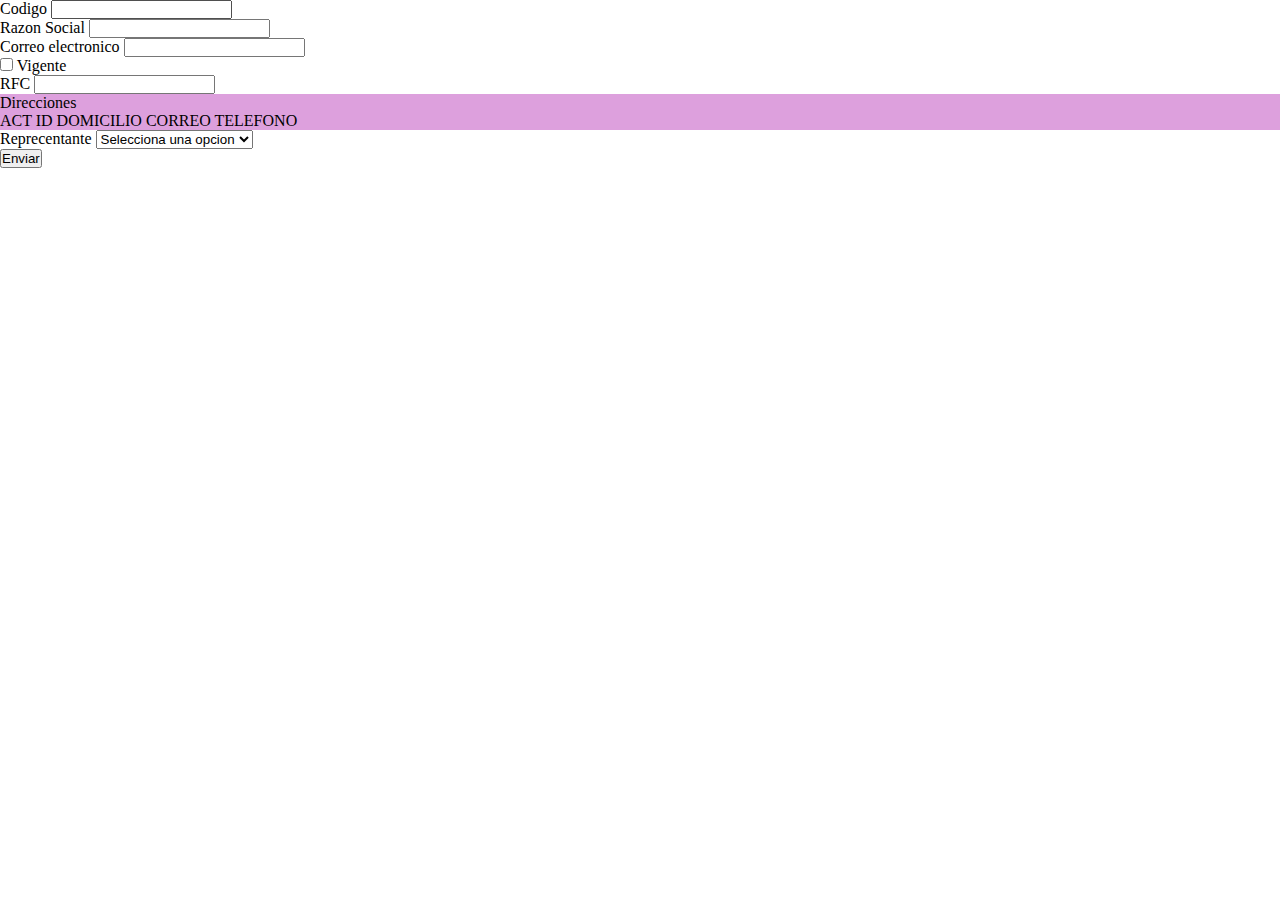
==== index.html @ 1c83b5a3 "Nueva Rama" ====
<!DOCTYPE html>
<html lang="es">
<head>
    <meta charset="UTF-8">
    <meta name="viewport" content="width=device-width, initial-scale=1.0">
    <title>Captura_Cliente</title>
    <link rel="stylesheet" href="css/style.css">
</head>
<body>
  <form >
    <div>
        <label for="codigo">Codigo</label>
        <input id='codigo'name='codigo'>
    </div>
    <div>
        <label for="razon_social">Razon Social</label>
        <input id="razon_social"name='razon_social'>
    </div>
    <div>
        <label for="correo_electronico">Correo electronico</label>
        <input id="correo_electronico"name='correo_electronico'>
    </div>
    <div>
        <input type="checkbox" id="vigente"name='vigente'>
        <label for="vigente">Vigente</label>
    </div>
    <div>
        <label for="rfc">RFC</label>
        <input id="rfc"name='rfc'>
    </div>
    <div id="contenedor">
        <table class="tabla">Direcciones</table>
        <tr>
            <th>ACT</th>
            <th>ID</th>
            <th>DOMICILIO</th>
            <th>CORREO</th>
            <th>TELEFONO</th>
        </tr>
        <tr></tr>
    </div>

    <div>
        <label type="number" for="razon_social">Reprecentante</label>
         <select>
            <option value="">Selecciona una opcion</option>
            <option value="">1</option>
            <option value="">2</option>
            <option value="">3</option>
            <option value="">4</option>
         </select>
    </div>
    
    <div class="wrapper">
        <button> Enviar</button>
    </div>
    
 </form>  
</body>
</html>
---- css/style.css ----
*{
    margin: 0;
    padding: 0;
    box-sizing: border-box;

  }

  header{
    width: 100%;
    position: relative;
    overflow: hidden;
  }

  .codigo{
    width: 50%;
    height: 50%;
    display: flex;
    justify-content: center;
    text-align: center;
  }
  #contenedor{
    background: plum;
  }
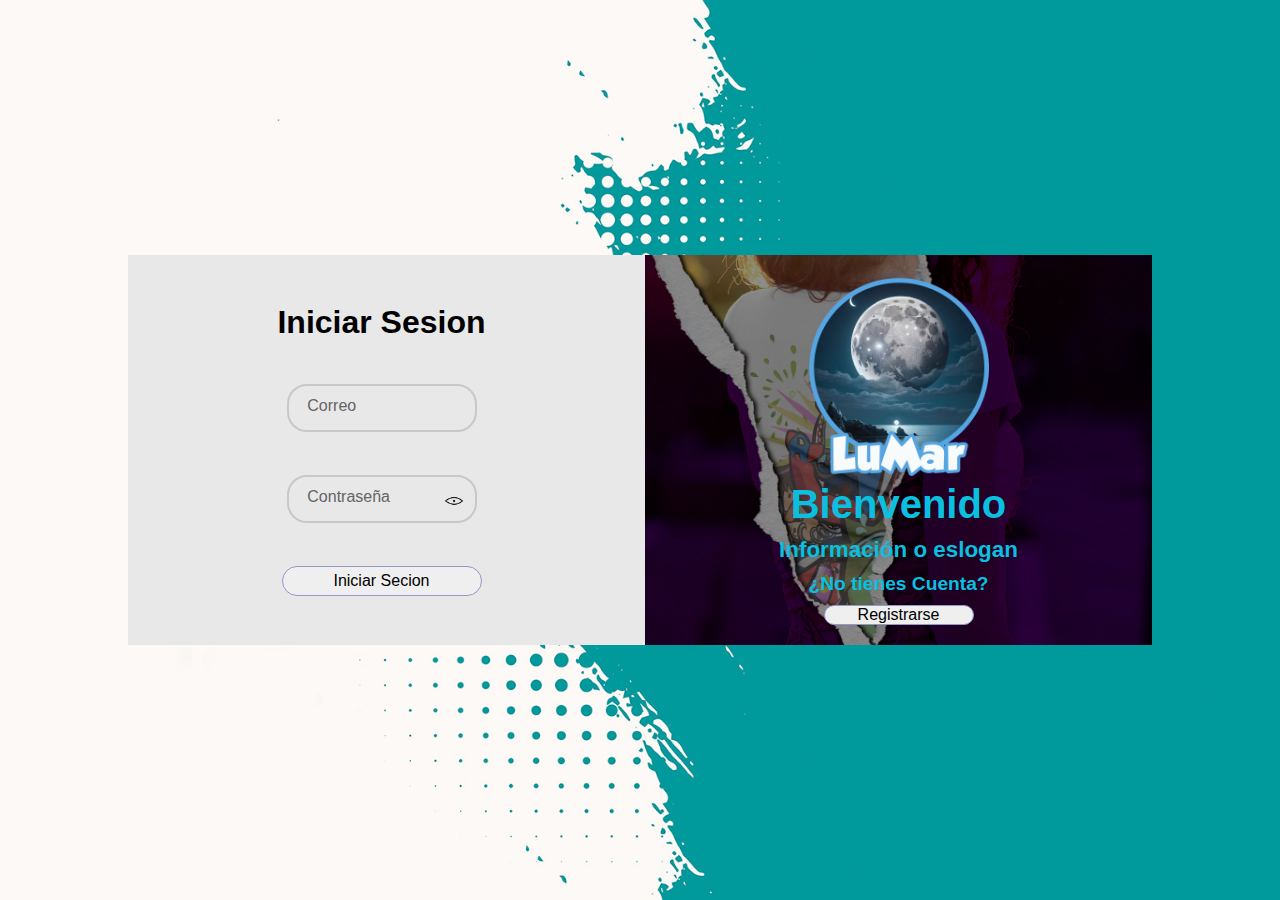
==== commit 83c98802: "Agerege Login" ====
--- a/index.html
+++ b/index.html
@@ -1,60 +1,94 @@
 <!DOCTYPE html>
-<html lang="es">
+<html lang="en">
 <head>
     <meta charset="UTF-8">
     <meta name="viewport" content="width=device-width, initial-scale=1.0">
-    <title>Captura_Cliente</title>
-    <link rel="stylesheet" href="css/style.css">
+    <title>Principal</title>
+    <link rel="stylesheet" href="css/index.css">
+    <script src="js/jquery-3.2.1.min.js"></script>
 </head>
 <body>
-  <form >
-    <div>
-        <label for="codigo">Codigo</label>
-        <input id='codigo'name='codigo'>
-    </div>
-    <div>
-        <label for="razon_social">Razon Social</label>
-        <input id="razon_social"name='razon_social'>
-    </div>
-    <div>
-        <label for="correo_electronico">Correo electronico</label>
-        <input id="correo_electronico"name='correo_electronico'>
-    </div>
-    <div>
-        <input type="checkbox" id="vigente"name='vigente'>
-        <label for="vigente">Vigente</label>
-    </div>
-    <div>
-        <label for="rfc">RFC</label>
-        <input id="rfc"name='rfc'>
-    </div>
-    <div id="contenedor">
-        <table class="tabla">Direcciones</table>
-        <tr>
-            <th>ACT</th>
-            <th>ID</th>
-            <th>DOMICILIO</th>
-            <th>CORREO</th>
-            <th>TELEFONO</th>
-        </tr>
-        <tr></tr>
-    </div>
-
-    <div>
-        <label type="number" for="razon_social">Reprecentante</label>
-         <select>
-            <option value="">Selecciona una opcion</option>
-            <option value="">1</option>
-            <option value="">2</option>
-            <option value="">3</option>
-            <option value="">4</option>
-         </select>
-    </div>
+    <Section class="Contenedor">
+        <Section class="Login" id="Login">
+            <div class="Login_Contenedor">
+                <form class="Login_Form" id="Login_Form">
+                    <h1>Iniciar Sesion</h1>
+                    <div class="Form_Dato">
+                        <input type="text" required="" autocomplete="off" id="Correo">
+                        <label>Correo</label> 
+                    </div>
+                    <div class="Form_Dato">
+                        <input type="password" required="" autocomplete="off" id="Contraseña">
+                        <label>Contraseña</label><button type="button" class="eye" onclick="mostrarContraseña()" id="Ver_Pass"><img id="Img_eye" src="img/eye.png" alt=""></button>
+                    </div>
+                    
+                    <input class="Form_Boton" type="submit" value="Iniciar Secion" id="Enviar">
+                </form>
+                <div class="Login_Info">
+                    <img src="img/LumarLogo.png" alt="">
+                    <div class="Info_Texto">
+                        <h1>Bienvenido</h1>
+                        <h2>Información o eslogan</h2>
+                        <h5>¿No tienes Cuenta?</h5>
+                        <input class="Info_registro" type="button" value="Registrarse" onclick="Cambio()">
+                    </div>
+                </div>
+            </div>
+        </Section>
     
-    <div class="wrapper">
-        <button> Enviar</button>
-    </div>
-    
- </form>  
+        <section class="Registro" id="Registro">
+            <div class="Registro_Contenedor">
+                <form class="Registro_Form" id="Registro_Form">
+                    <h1>Registrarse</h1>
+                    <div class="Dual">
+                        <div class="Form_Dato">
+                            <input type="text" required="" autocomplete="off" id="RNombre">
+                            <label>Nombre/s</label> 
+                        </div>
+                        <div class="Form_Dato">
+                            <input type="text" required="" autocomplete="off" id="RApellido">
+                            <label>Apellidos</label>
+                        </div>
+                    </div>
+                    <div class="Dual">
+                        <div class="Form_Dato">
+                            <input type="text" required="" autocomplete="off" id="RTelefono">
+                            <label>Telefono</label>
+                        </div>
+                        <div class="Form_Dato">
+                            <input type="text" required="" autocomplete="off" id="RCorreo">
+                            <label>Correo</label>
+                        </div>
+                    </div>
+                    <div class="Dual">
+                        <div class="Form_Dato">
+                            <input type="password" required="" autocomplete="off" id="Contraseña1">
+                            <label>Contraseña</label><button type="button" class="eye" onclick="mostrarContraseña1()" id="Ver_Pass"><img id="Img_eye1" src="img/eye.png" alt=""></button>
+                        </div>
+                        <div class="Form_Dato">
+                            <input type="password" required="" autocomplete="off" id="Contraseña2">
+                            <label>Confirma Contraseña</label><button type="button" class="eye" onclick="mostrarContraseña2()" id="Ver_Pass"><img id="Img_eye2" src="img/eye.png" alt=""></button>
+                        </div>
+                        <label id="mensaje"></label>
+                    </div> 
+                    <input class="Form_Boton Registro_bt" type="submit" value="Registarce" id="Registar">
+                </form>
+                <div class="Login_Info">
+                    <img src="img/LumarLogo.png" alt="">
+                    <div class="Info_Texto">
+                        <h1>Bienvenido</h1>
+                        <h2>Información o eslogan</h2>
+                        <h5>¿Ya tienes Cuenta?</h5>
+                        <input class="Info_registro" type="button" value="Iniciar Sesión"  onclick="Cambio2()">
+                    </div>
+                </div>
+            </div>
+        </section>
+    </Section>
+    <script src="js/Inicio_Sesion.js"></script>
+    <script src="js/Cambiar-Reg-Ini.js"></script>
+    <script src="js/Valida_Contraseña.js"></script>
+    <script src="js/Registar-Usuario.js"></script>
+    <script src="js/Caracteres.js"></script>
 </body>
 </html>--- a/css/index.css
+++ b/css/index.css
@@ -0,0 +1,212 @@
+*{
+    margin: 0;
+    padding: 0;
+    box-sizing: border-box;
+    font-family: 'Gill Sans', 'Gill Sans MT', Calibri, 'Trebuchet MS', sans-serif;
+}
+
+.Contenedor{
+    width: 100%;
+    height: 100vh;
+    background: #0000 url("../img/Fondo.jpg")no-repeat;
+    background-size: cover;
+    background-position: center;
+    display: flex;
+    align-items: center;
+    justify-content: center;
+}
+
+.Form_Dato {
+    font-family: 'Segoe UI', sans-serif;
+    max-width: 190px;
+    position: relative;
+}
+  
+.Form_Dato input {
+    font-size: 100%;
+    padding: 0.8em;
+    outline: none;
+    border: 2px solid rgb(200, 200, 200);
+    background-color: transparent;
+    border-radius: 20px;
+    width: 100%;
+}
+  
+.Form_Dato label {
+    font-size: 100%;
+    position: absolute;
+    left: 0;
+    padding: 0.8em;
+    margin-left: 0.5em;
+    pointer-events: none;
+    transition: all 0.3s ease;
+    color: rgb(100, 100, 100);
+}
+  
+.Form_Dato :is(input:focus, input:valid)~label {
+    transform: translateY(-50%) scale(.9);
+    padding: 0.4em;
+    background-color: #e8e8e8;
+}
+  
+.Form_Dato :is(input:focus, input:valid) {
+    border-color: rgb(150, 150, 200);
+}
+
+.Form_Boton{
+    width: 200px;
+    height: 30px;
+    border-radius: 25px;
+    border: solid 1px rgb(150, 150, 200);
+    font-size: 1em;
+    transition: 0.5s;
+}
+
+.Form_Boton:hover{
+    transform: translateY(-8px);
+    box-shadow: 0px 3px 0 rgb(150, 150, 200);
+}
+
+.Login{
+    width: 80%;
+    position: absolute;
+    background-color: #e8e8e8;
+    transition: 1.5s;
+}
+
+.Login_Contenedor{
+    width: 100%;
+    display: grid;
+    grid-template-columns: repeat(auto-fit,minmax(300px,1fr));
+    gap: 10px;
+}
+
+.Login_Form{
+    width: 100%;
+    display: grid;
+    place-items: center;
+    gap: 5px;
+    padding: 30px;
+}
+
+.Login_Form h1{
+    font-size: 2em;
+}
+
+.Login_Info{
+    width: 100%;
+    height: 100%;
+    text-align: center;
+    display: grid;
+    place-items: center;
+    gap:5px;
+    background:linear-gradient(rgba(0, 0, 0, 0.445), rgba(0, 0, 0, 0.445)) ,url("../img/Modelo1.jpg")no-repeat;
+    background-size: cover;
+    background-position: center;
+    padding: 20px;
+}
+
+.Info_Texto{
+    display: grid;
+    place-items: center;
+    gap: 10px;
+    color: #0abfdf;
+}
+
+.Login_Info img{
+    width: 180px;
+}
+
+.Login_Info h1{
+    font-size: 2.5em;
+}
+.Login_Info h2{
+    font-size: 1.4em;
+}
+
+.Login_Info h5{
+    font-size: 1.2em;
+}
+
+.Info_registro{
+    width: 150px;
+    height: 20px;
+    border-radius: 25px;
+    border: solid 1px rgb(150, 150, 200);
+    font-size: 1em;
+    transition: 0.5s;
+}
+
+.Info_registro:hover{
+    transform: translateY(-8px);
+    box-shadow: 0px 3px 0 rgb(150, 150, 200);
+}
+
+
+.Registro{
+    width: 80%;
+    position: absolute;
+    background-color: #e8e8e8;
+    transform: translateY(-200%);
+    transition: 1.5s;
+}
+
+.Registro_Contenedor{
+    width: 100%;
+    display: grid;
+    grid-template-columns: repeat(auto-fit,minmax(300px,1fr));
+    gap: 10px;
+}
+
+.Registro_Form{
+    width: 100%;
+    display: grid;
+    place-items: center;
+    gap: 10px;
+    padding: 30px;
+}
+
+.Registro_Form h1{
+    font-size: 2em;
+}
+
+.Dual{
+    width: 100%;
+    display: flex;
+    align-items: center;
+    justify-content: center;
+    gap: 10px;
+}
+
+.Registro_bt{
+    pointer-events: none;
+    opacity: 0.6;
+}
+
+
+.eye{
+    position: absolute;
+  width: 65px;
+  right: -10px;
+  top: 11px;
+  bottom: 4px;
+  z-index: 10;
+  border-radius: 4px;
+  background-color: transparent ;
+  color: #fff;
+  padding-top: .25rem;
+  padding-bottom: .25rem;
+  padding-left: 0.5rem;
+  padding-right: 0.5rem;
+  text-align: center;
+  vertical-align: middle;
+  font-size: 12px;
+  font-weight: 600;
+  text-transform: uppercase;
+  border: none;
+  transition: .6s ease;
+}
+
+.eye img{
+    width: 20px;
+}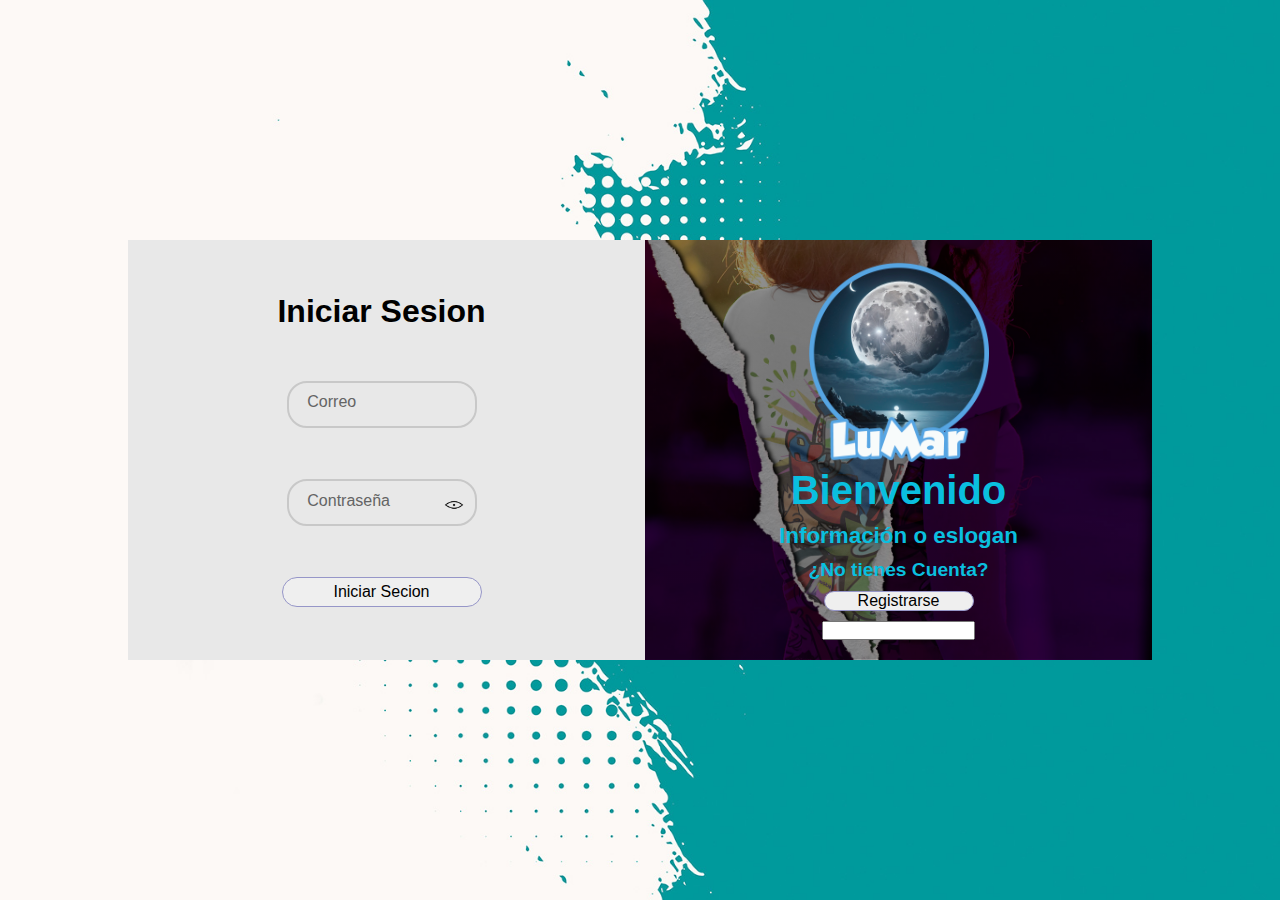
==== commit c598c5b2: "Afgreger los nuevos formularios" ====
--- a/index.html
+++ b/index.html
@@ -31,8 +31,15 @@
                         <h2>Información o eslogan</h2>
                         <h5>¿No tienes Cuenta?</h5>
                         <input class="Info_registro" type="button" value="Registrarse" onclick="Cambio()">
+                        <input list="color">
+                <datalist id="color">
+                    <option value="1">Amarillo</option>
+                    <option value="2">Rojo</option>
+                    <option value="3">A</option>
+                </datalist> 
                     </div>
                 </div>
+                
             </div>
         </Section>
     
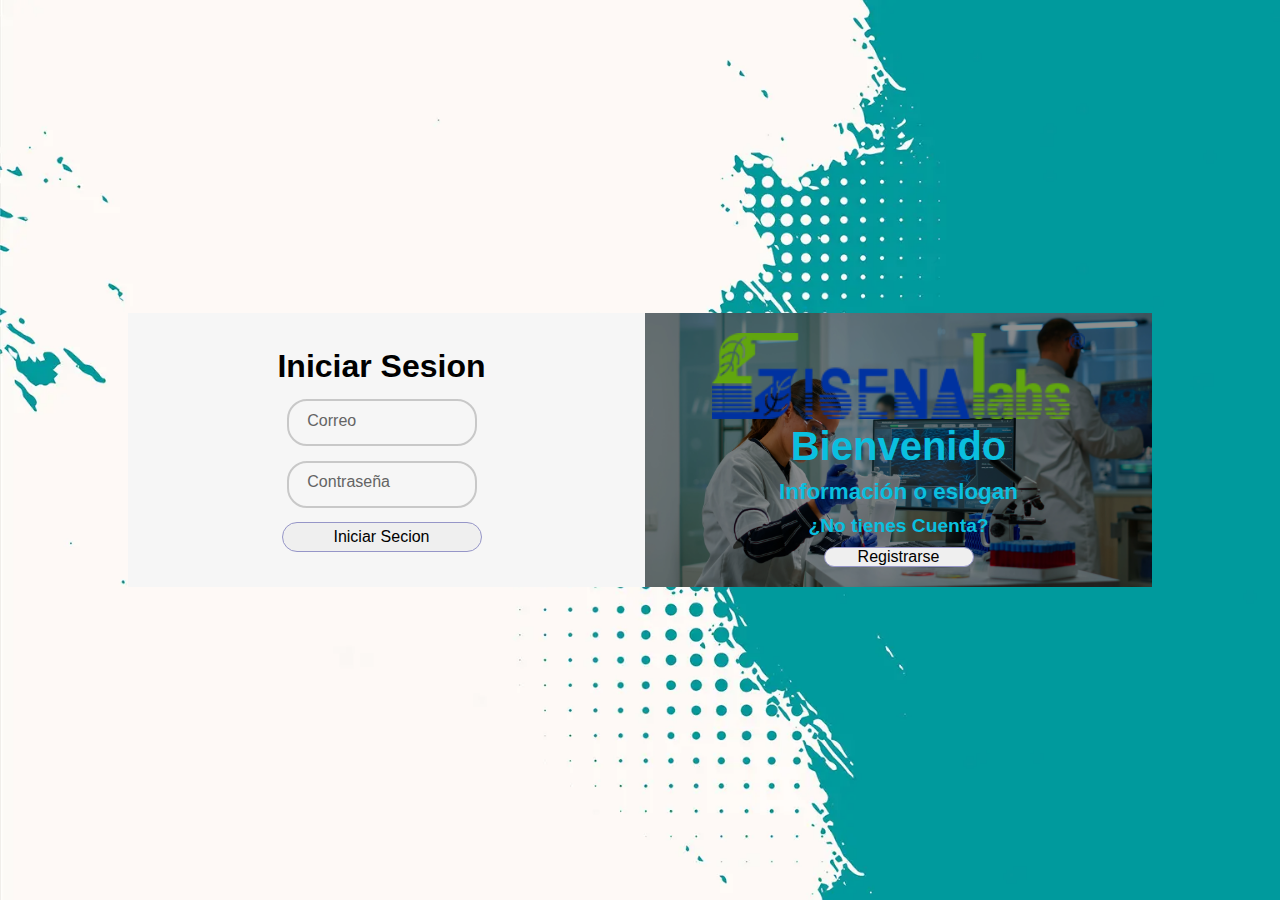
==== commit 3b4388ba: "Hola Mundo" ====
--- a/index.html
+++ b/index.html
@@ -25,18 +25,12 @@
                     <input class="Form_Boton" type="submit" value="Iniciar Secion" id="Enviar">
                 </form>
                 <div class="Login_Info">
-                    <img src="img/LumarLogo.png" alt="">
+                    <img src="img/Logo60px.png" alt="">
                     <div class="Info_Texto">
                         <h1>Bienvenido</h1>
                         <h2>Información o eslogan</h2>
                         <h5>¿No tienes Cuenta?</h5>
-                        <input class="Info_registro" type="button" value="Registrarse" onclick="Cambio()">
-                        <input list="color">
-                <datalist id="color">
-                    <option value="1">Amarillo</option>
-                    <option value="2">Rojo</option>
-                    <option value="3">A</option>
-                </datalist> 
+                        <input class="Info_registro" type="button" value="Registrarse" onclick="Cambio()"> 
                     </div>
                 </div>
                 
@@ -81,7 +75,7 @@
                     <input class="Form_Boton Registro_bt" type="submit" value="Registarce" id="Registar">
                 </form>
                 <div class="Login_Info">
-                    <img src="img/LumarLogo.png" alt="">
+                    <img src="img/Logo60px.png" alt="">
                     <div class="Info_Texto">
                         <h1>Bienvenido</h1>
                         <h2>Información o eslogan</h2>
--- a/css/index.css
+++ b/css/index.css
@@ -8,9 +8,8 @@
 .Contenedor{
     width: 100%;
     height: 100vh;
-    background: #0000 url("../img/Fondo.jpg")no-repeat;
+    background: #0000 url("../img/Fondo.webp")no-repeat;
     background-size: cover;
-    background-position: center;
     display: flex;
     align-items: center;
     justify-content: center;
@@ -69,17 +68,21 @@
 
 .Login{
     width: 80%;
-    position: absolute;
-    background-color: #e8e8e8;
+    background-color: #f6f6f6;
     transition: 1.5s;
+    display: flex;
+    flex-direction: column;
+    justify-content: center;
+    align-items: center;
 }
 
 .Login_Contenedor{
     width: 100%;
     display: grid;
-    grid-template-columns: repeat(auto-fit,minmax(300px,1fr));
-    gap: 10px;
-}
+    grid-template-columns: repeat(auto-fit,minmax(200px,1fr));
+    gap: 10px;
+}
+
 
 .Login_Form{
     width: 100%;
@@ -100,7 +103,7 @@
     display: grid;
     place-items: center;
     gap:5px;
-    background:linear-gradient(rgba(0, 0, 0, 0.445), rgba(0, 0, 0, 0.445)) ,url("../img/Modelo1.jpg")no-repeat;
+    background:linear-gradient(rgba(0, 0, 0, 0.445), rgba(0, 0, 0, 0.445)) ,url("../img/laboratorio.webp")no-repeat;
     background-size: cover;
     background-position: center;
     padding: 20px;
@@ -114,7 +117,7 @@
 }
 
 .Login_Info img{
-    width: 180px;
+    width: 80%;
 }
 
 .Login_Info h1{
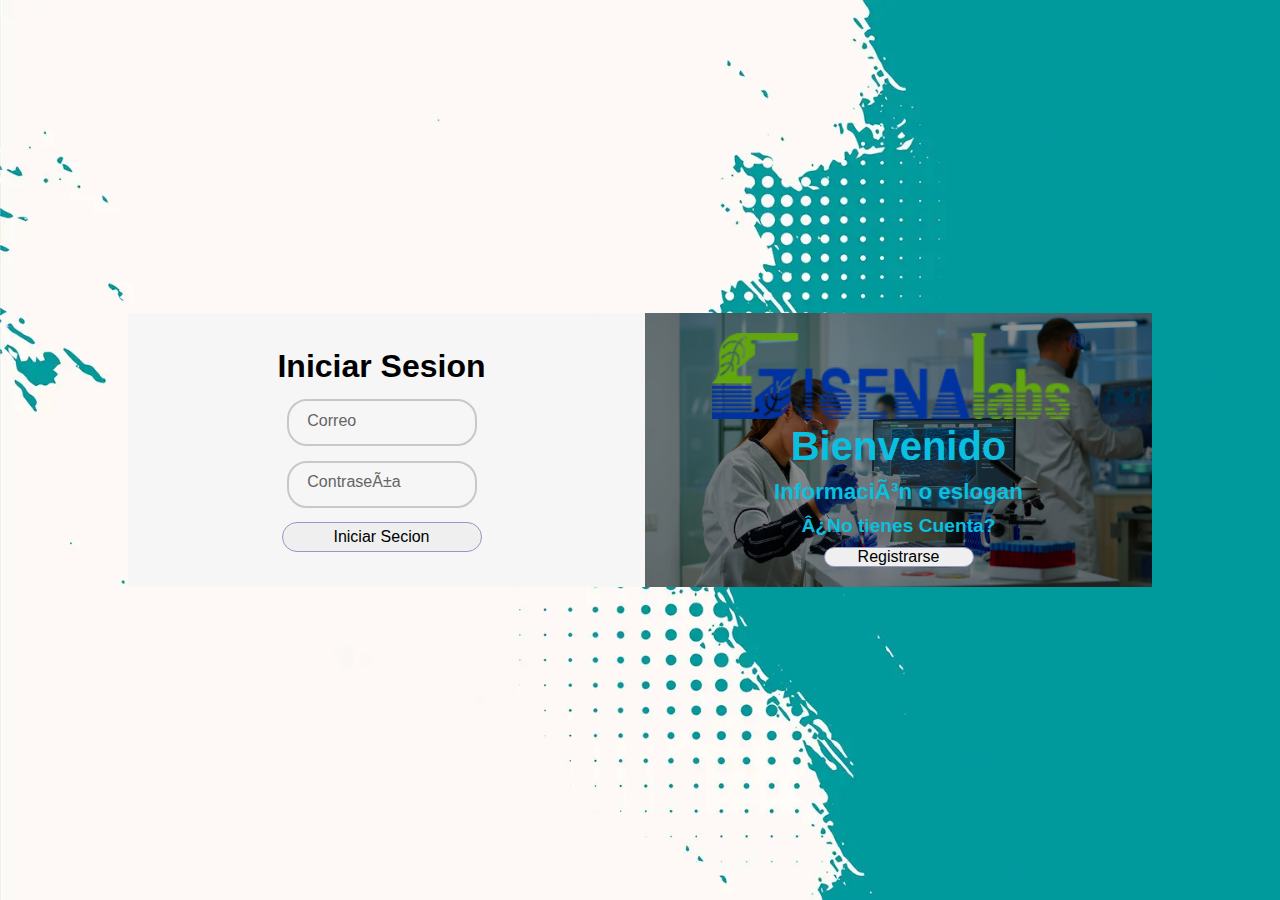
==== commit 9330cd0c: "Correccion de Valios Errores" ====
--- a/index.html
+++ b/index.html
@@ -1,5 +1,5 @@
 <!DOCTYPE html>
-<html lang="en">
+<html lang="es>
 <head>
     <meta charset="UTF-8">
     <meta name="viewport" content="width=device-width, initial-scale=1.0">
@@ -64,11 +64,11 @@
                     <div class="Dual">
                         <div class="Form_Dato">
                             <input type="password" required="" autocomplete="off" id="Contraseña1">
-                            <label>Contraseña</label><button type="button" class="eye" onclick="mostrarContraseña1()" id="Ver_Pass"><img id="Img_eye1" src="img/eye.png" alt=""></button>
+                            <label>Contraseña</label><button type="button" class="eye" onclick="mostrarContraseña1()" id="Ver_Pass"><img id="Img_eye1" src="img/eye.webp" alt=""></button>
                         </div>
                         <div class="Form_Dato">
                             <input type="password" required="" autocomplete="off" id="Contraseña2">
-                            <label>Confirma Contraseña</label><button type="button" class="eye" onclick="mostrarContraseña2()" id="Ver_Pass"><img id="Img_eye2" src="img/eye.png" alt=""></button>
+                            <label>Confirma Contraseña</label><button type="button" class="eye" onclick="mostrarContraseña2()" id="Ver_Pass"><img id="Img_eye2" src="img/eye.webp" alt=""></button>
                         </div>
                         <label id="mensaje"></label>
                     </div> 
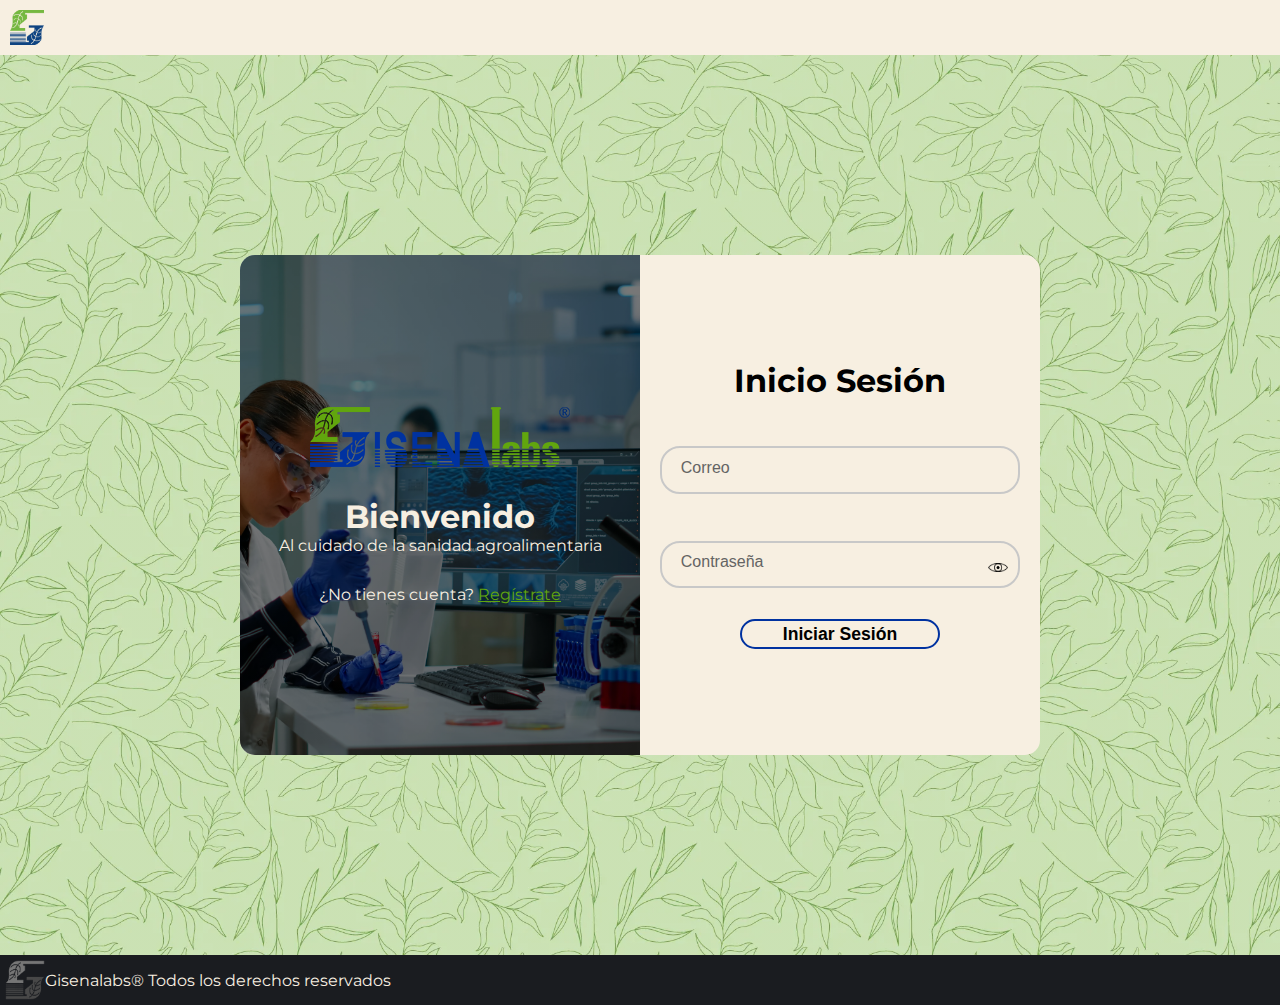
==== commit ba190463: "Actualizacion de login y pagina principal" ====
--- a/index.html
+++ b/index.html
@@ -1,95 +1,128 @@
 <!DOCTYPE html>
-<html lang="es>
+<html lang="es">
 <head>
     <meta charset="UTF-8">
     <meta name="viewport" content="width=device-width, initial-scale=1.0">
-    <title>Principal</title>
+    <title>Document</title>
     <link rel="stylesheet" href="css/index.css">
+    <link rel="preconnect" href="https://fonts.googleapis.com">
+    <link rel="preconnect" href="https://fonts.gstatic.com" crossorigin>
+    <link href="https://fonts.googleapis.com/css2?family=Montserrat:wght@600&family=Varela+Round&display=swap" rel="stylesheet">
     <script src="js/jquery-3.2.1.min.js"></script>
 </head>
-<body>
-    <Section class="Contenedor">
-        <Section class="Login" id="Login">
-            <div class="Login_Contenedor">
-                <form class="Login_Form" id="Login_Form">
-                    <h1>Iniciar Sesion</h1>
-                    <div class="Form_Dato">
-                        <input type="text" required="" autocomplete="off" id="Correo">
-                        <label>Correo</label> 
+<body class="cuerpo">
+    <header class="header">
+        <div class="header_Contenedor">
+            <img src="img/Gsmall.webp" alt="Logo_Gisena">
+        </div>
+    </header>
+<!--===================================================-->
+    <Section class="Singin">
+        <div class="Singin_Contenedor">
+            <form class="Singup_Datos" id="Registar_Form">
+                <h1>Registrase</h1>
+                <label class="Error" id="Faltan_Datos"></label>
+                <div class="Datos_Usuario">
+                    <div class="Datos_Sesion">
+                        <input type="text" autocomplete="off" required="" name="Nombre" id="Nombre">
+                        <label>Nombre</label>            
                     </div>
-                    <div class="Form_Dato">
-                        <input type="password" required="" autocomplete="off" id="Contraseña">
-                        <label>Contraseña</label><button type="button" class="eye" onclick="mostrarContraseña()" id="Ver_Pass"><img id="Img_eye" src="img/eye.png" alt=""></button>
-                    </div>
-                    
-                    <input class="Form_Boton" type="submit" value="Iniciar Secion" id="Enviar">
-                </form>
-                <div class="Login_Info">
-                    <img src="img/Logo60px.png" alt="">
-                    <div class="Info_Texto">
-                        <h1>Bienvenido</h1>
-                        <h2>Información o eslogan</h2>
-                        <h5>¿No tienes Cuenta?</h5>
-                        <input class="Info_registro" type="button" value="Registrarse" onclick="Cambio()"> 
+                    <div class="Datos_Sesion">
+                        <input type="text" autocomplete="off" required="" name="Apellido" id="Apellido">
+                        <label>Apellidos </label>                
                     </div>
                 </div>
-                
-            </div>
-        </Section>
-    
-        <section class="Registro" id="Registro">
-            <div class="Registro_Contenedor">
-                <form class="Registro_Form" id="Registro_Form">
-                    <h1>Registrarse</h1>
-                    <div class="Dual">
-                        <div class="Form_Dato">
-                            <input type="text" required="" autocomplete="off" id="RNombre">
-                            <label>Nombre/s</label> 
-                        </div>
-                        <div class="Form_Dato">
-                            <input type="text" required="" autocomplete="off" id="RApellido">
-                            <label>Apellidos</label>
-                        </div>
+                <div class="Datos_Sesion">
+                    <input type="text" autocomplete="off" required="" name="Telefono" id="Telefono">
+                    <label>Teléfono</label>                
+                </div>
+                <div class="Datos_Sesion">
+                    <input type="text" autocomplete="off" required="" name="Correo" id="Correo" onkeyup="validarEmail(this);">
+                    <label>Correo</label>                
+                </div>
+                <label class="Error" id="Contraseñas_Diferentes"></label>
+                <div class="Valida_Contraseñas">    
+                    <div class="Datos_Sesion">
+                        <input type="password" class="corr_null" autocomplete="off" required="" id="Contraseña1" name="Contraseña">
+                        <label>Contraseña</label><button id="Singup1_eye" class="eye" type="button"><img src="img/eye.webp" id="eye1_img"></button>                
                     </div>
-                    <div class="Dual">
-                        <div class="Form_Dato">
-                            <input type="text" required="" autocomplete="off" id="RTelefono">
-                            <label>Telefono</label>
-                        </div>
-                        <div class="Form_Dato">
-                            <input type="text" required="" autocomplete="off" id="RCorreo">
-                            <label>Correo</label>
-                        </div>
-                    </div>
-                    <div class="Dual">
-                        <div class="Form_Dato">
-                            <input type="password" required="" autocomplete="off" id="Contraseña1">
-                            <label>Contraseña</label><button type="button" class="eye" onclick="mostrarContraseña1()" id="Ver_Pass"><img id="Img_eye1" src="img/eye.webp" alt=""></button>
-                        </div>
-                        <div class="Form_Dato">
-                            <input type="password" required="" autocomplete="off" id="Contraseña2">
-                            <label>Confirma Contraseña</label><button type="button" class="eye" onclick="mostrarContraseña2()" id="Ver_Pass"><img id="Img_eye2" src="img/eye.webp" alt=""></button>
-                        </div>
-                        <label id="mensaje"></label>
-                    </div> 
-                    <input class="Form_Boton Registro_bt" type="submit" value="Registarce" id="Registar">
-                </form>
-                <div class="Login_Info">
-                    <img src="img/Logo60px.png" alt="">
-                    <div class="Info_Texto">
-                        <h1>Bienvenido</h1>
-                        <h2>Información o eslogan</h2>
-                        <h5>¿Ya tienes Cuenta?</h5>
-                        <input class="Info_registro" type="button" value="Iniciar Sesión"  onclick="Cambio2()">
+                    <div class="Datos_Sesion">
+                        <input type="password" class="corr_null" autocomplete="off" required="" id="Contraseña2">
+                        <label>Contraseña</label><button id="Singup2_eye" class="eye" type="button"><img src="img/eye.webp" id="eye2_img"></button>                
                     </div>
                 </div>
+                <div class="Singin_Boton">
+                    <input type="button" value="Registrase" id="Registrase_btn" class="Registro_bt">
+                </div>
+            </form>
+            <div class="Singin_Imagen">
+                <img src="img/Logo60px.png" alt="Logo GISENA">
+                <div>
+                    <h2>Bienvenido</h2>
+                    <p>Al cuidado de la sanidad agroalimentaria</p>
+                </div>
+                <div>
+                    <p class="Pregunta">¿No tienes cuenta? <span><a class="Respuesta" href="#" id="Singin_up">Regístrate</a></span></p>
+                </div>
             </div>
-        </section>
+            <form class="Singin_Datos" id="Singin_Form">
+                <h1>Inicio Sesión</h1>
+                <label id="Singin_Fala" class="Error" for=""></label>
+                <div class="Datos_Sesion">
+                    <input type="text" autocomplete="off" required="" name="Correo" id="Singin_Correo" class="Singin_Correo">
+                    <label>Correo</label>            
+                </div>
+                <div class="Datos_Sesion">
+                    <input type="password" autocomplete="off" required="" name="Contraseña" id="Singin_Contraseña" class="Singin_Contraseña">
+                    <label>Contraseña</label><button id="Singin_eye" class="eye" type="button"><img src="img/eye.webp" id="eye_img"></button>               
+                </div>
+                <div class="Singin_Boton">
+                    <input type="button" value="Iniciar Sesión" id="Singin_btn">
+                </div>
+            </form> 
+        </div>
+        <div class="Alerta" id="Alerta">
+            <div class="Alerta_Contenedor">
+                <div class="Alerta_Titulo">
+                    <h2>! Éxito ¡</h2>
+                    <label for="Registro">Cuenta registada con exito</label>
+                </div>
+                <div class="Alerta_Boton">
+                    <input type="button" value="Aceptar" id="Alerta_btn">
+                </div>
+            </div>
+        </div>
+        <div class="Alerta" id="Alerta_Secion">
+            <div class="Alerta_Contenedor">
+                <div class="Alerta_Titulo">
+                    <h2>! Upss... ¡</h2>
+                    <label id="Label_Alerta_Secion" for="Registro"></label>
+                </div>
+                <div class="Alerta_Boton">
+                    <input type="button" value="Aceptar" id="Alerta_btn_Secion">
+                </div>
+            </div>
+        </div>
     </Section>
-    <script src="js/Inicio_Sesion.js"></script>
-    <script src="js/Cambiar-Reg-Ini.js"></script>
-    <script src="js/Valida_Contraseña.js"></script>
-    <script src="js/Registar-Usuario.js"></script>
-    <script src="js/Caracteres.js"></script>
+<!--===================================================-->
+    
+<!--===================================================-->
+    <footer calss="Footer">
+        <div class="Fotter_Contenedor">
+            <div class="Footer_Logo">
+                <img src="img/Smallfooterlogo.webp" alt="">
+                <label for="Copyright">Gisenalabs® Todos los derechos reservados</label>
+            </div>
+        </div>
+    </footer>
+
+    
 </body>
-</html>+</html>
+<!--======================Scripts========================-->
+<script src="js/Cambioinup.js"></script>
+<script src="js/Validadr_Contraseña.js"></script>
+<script src="js/Registar.js"></script>
+<script src="js/Secion.js"></script>
+<script src="js/Restricciones.js"></script>
+<script src="js/Mostar_Contraseña.js"></script>--- a/css/index.css
+++ b/css/index.css
@@ -2,26 +2,131 @@
     margin: 0;
     padding: 0;
     box-sizing: border-box;
-    font-family: 'Gill Sans', 'Gill Sans MT', Calibri, 'Trebuchet MS', sans-serif;
-}
-
-.Contenedor{
+}
+/*==============Header==============*/
+.header {
+    width: 100%;
+    height: 55px;
+    background: #f7efe1;
+}
+
+.header_Contenedor {
+    width: 100%;
+    height: 100%;
+    display: flex;
+    align-items: center;
+    padding: 10px;
+}
+
+.header_Contenedor img{
+    height: 100%;
+}
+
+/*==============Signin==============*/
+.Singin {
     width: 100%;
     height: 100vh;
-    background: #0000 url("../img/Fondo.webp")no-repeat;
+    display: flex;
+    justify-content: center;
+    align-items: center;
+    padding: 30px;
+    font-family: 'Montserrat', sans-serif;
+    background: linear-gradient(#62a60e44,#61a60e44),url("../img/FondoGis.webp")no-repeat;
+    background-position: center;
     background-size: cover;
-    display: flex;
-    align-items: center;
-    justify-content: center;
-}
-
-.Form_Dato {
+    
+}
+.Singin_Contenedor {
+    width: 800px;
+    height: 500px;
+    background:#f7efe1 ;
+    display: grid;
+    grid-template-columns: repeat(auto-fit,minmax(200px,1fr));
+    border-radius: 15px;
+    overflow: hidden;
+}
+
+@media (max-width:767px){
+    .Singin{
+        height: auto;
+    }
+    .Singin_Contenedor {
+        width: 90%;
+        height: auto;
+    }
+}
+
+.Singin_Imagen {
+    width: 100%;
+    height: 100%;
+    display: flex;
+    flex-direction: column;
+    justify-content: center;
+    align-items: center;
+    background: linear-gradient(#00000088,#00000088),url("../img/laboratorio.webp")no-repeat;
+    background-size: cover;
+    background-position: center;
+    color: #f7efe1;
+    text-align: center;
+    gap: 30px;
+    padding: 20px;
+}
+
+.Singin_Imagen h2{
+    font-size: 2em;
+}
+
+.Singin_Imagen a{
+    color: #61a60e;
+}
+
+.Singin_Datos {
+    width: 100%;
+    height: 100%;
+    display: flex;
+    flex-direction: column;
+    justify-content: center;
+    align-items: center;
+    padding: 20px;
+    gap: 15px;
+}
+
+.Singin_Datos h1{
+    font-size: 2em;
+}
+
+.Singin_Boton input{
+    width: 200px;
+    height: 30px;
+    font-size: 1.1em;
+    font-weight: 800;
+    color:#000000;
+    border-radius: 25px;
+    border: none;
+    border:solid 2px #0032a0;
+    transition: 0.5s;
+    background: transparent;
+}
+
+.Singin_Boton input:hover{
+    transform: translateY(-8px);
+    background-color: #0032a0;
+    color: #f7efe1;
+}
+
+.Singin_Boton input:active{
+    transform: translateY(2px);
+}
+
+.Datos_Sesion {
+    width: 100%;
     font-family: 'Segoe UI', sans-serif;
-    max-width: 190px;
+    margin: 1em 0 1em 0;
+    width: 100%;
     position: relative;
-}
+  }
   
-.Form_Dato input {
+  .Datos_Sesion input {
     font-size: 100%;
     padding: 0.8em;
     outline: none;
@@ -29,9 +134,9 @@
     background-color: transparent;
     border-radius: 20px;
     width: 100%;
-}
+  }
   
-.Form_Dato label {
+  .Datos_Sesion label {
     font-size: 100%;
     position: absolute;
     left: 0;
@@ -40,145 +145,133 @@
     pointer-events: none;
     transition: all 0.3s ease;
     color: rgb(100, 100, 100);
-}
+    border-radius: 25px;
+  }
   
-.Form_Dato :is(input:focus, input:valid)~label {
+  .Datos_Sesion :is(input:focus, input:valid)~label {
     transform: translateY(-50%) scale(.9);
+    margin: 0em;
+    margin-left: 1.3em;
     padding: 0.4em;
-    background-color: #e8e8e8;
-}
+    background-color: #f7efe1;
+  }
   
-.Form_Dato :is(input:focus, input:valid) {
-    border-color: rgb(150, 150, 200);
-}
-
-.Form_Boton{
-    width: 200px;
-    height: 30px;
-    border-radius: 25px;
-    border: solid 1px rgb(150, 150, 200);
-    font-size: 1em;
-    transition: 0.5s;
-}
-
-.Form_Boton:hover{
-    transform: translateY(-8px);
-    box-shadow: 0px 3px 0 rgb(150, 150, 200);
-}
-
-.Login{
-    width: 80%;
-    background-color: #f6f6f6;
-    transition: 1.5s;
-    display: flex;
-    flex-direction: column;
-    justify-content: center;
-    align-items: center;
-}
-
-.Login_Contenedor{
-    width: 100%;
+  .Datos_Sesion :is(input:focus, input:valid) {
+    border-color: #0032a0;
+  }
+
+  .Singin_Correo{
+    width: 100%;
+  }
+
+  .Singin_Contraseña{
+    width: 100%;
+  }
+
+  /*==============Signup==============*/
+
+.Singup_Contenedor {
+    width: 800px;
+    height: 500px;
+    background:#f7efe1 ;
     display: grid;
     grid-template-columns: repeat(auto-fit,minmax(200px,1fr));
+    border-radius: 15px;
+    overflow: hidden;
+    
+}
+
+@media (max-width:767px){
+    .Singup_Contenedor {
+        width: 90%;
+        height: auto;
+    }
+    .Datos_Usuario{
+        flex-direction: column;
+        gap: 0;
+    }
+    .Valida_Contraseñas{
+        flex-direction: column;
+        gap: 0;
+    }
+}
+
+.Singup_Datos {
+    width: 100%;
+    height: 100%;
+    display: flex;
+    justify-content: center;
+    align-items: center;
+    padding: 20px;
+    display: none;
+    text-align: center;
+    width: 100%;
+}
+
+.Singup_Datos h1{
+    font-size: 2em;
+}
+
+.Valida_Contraseñas,.Datos_Usuario{
+    width: 100%;
+    display: flex;
+    justify-content: center;
+    align-items: center;
     gap: 10px;
 }
 
-
-.Login_Form{
+.Singin_Boton{
     width: 100%;
     display: grid;
     place-items: center;
-    gap: 5px;
-    padding: 30px;
-}
-
-.Login_Form h1{
-    font-size: 2em;
-}
-
-.Login_Info{
-    width: 100%;
-    height: 100%;
-    text-align: center;
-    display: grid;
-    place-items: center;
-    gap:5px;
-    background:linear-gradient(rgba(0, 0, 0, 0.445), rgba(0, 0, 0, 0.445)) ,url("../img/laboratorio.webp")no-repeat;
-    background-size: cover;
-    background-position: center;
-    padding: 20px;
-}
-
-.Info_Texto{
-    display: grid;
-    place-items: center;
-    gap: 10px;
-    color: #0abfdf;
-}
-
-.Login_Info img{
-    width: 80%;
-}
-
-.Login_Info h1{
-    font-size: 2.5em;
-}
-.Login_Info h2{
-    font-size: 1.4em;
-}
-
-.Login_Info h5{
-    font-size: 1.2em;
-}
-
-.Info_registro{
-    width: 150px;
-    height: 20px;
-    border-radius: 25px;
-    border: solid 1px rgb(150, 150, 200);
-    font-size: 1em;
-    transition: 0.5s;
-}
-
-.Info_registro:hover{
-    transform: translateY(-8px);
-    box-shadow: 0px 3px 0 rgb(150, 150, 200);
-}
-
-
-.Registro{
-    width: 80%;
-    position: absolute;
-    background-color: #e8e8e8;
-    transform: translateY(-200%);
-    transition: 1.5s;
-}
-
-.Registro_Contenedor{
-    width: 100%;
-    display: grid;
-    grid-template-columns: repeat(auto-fit,minmax(300px,1fr));
-    gap: 10px;
-}
-
-.Registro_Form{
-    width: 100%;
-    display: grid;
-    place-items: center;
-    gap: 10px;
-    padding: 30px;
-}
-
-.Registro_Form h1{
-    font-size: 2em;
-}
-
-.Dual{
-    width: 100%;
-    display: flex;
-    align-items: center;
-    justify-content: center;
-    gap: 10px;
+}
+
+
+/*==============Footer==============*/
+.Footer{
+    position: sticky;
+    bottom: 0;
+}
+
+
+.Fotter_Contenedor {
+    width: 100%;
+    height: 50px;
+    background: #1a1c20;
+    display: flex;
+    justify-content: center;
+    align-items: center;
+    padding: 5px;
+    font-family: 'Montserrat' , sans-serif;
+}
+.Footer_Logo {
+    width: 100%;
+    height: 100%;
+    display: flex;
+    align-items: center;
+    color: #f7efe1;
+}
+
+.Footer_Logo img{
+    height: 100%;
+}
+
+@media(max-width:767px){
+    .Fotter_Contenedor{
+        height: auto;
+    }
+
+    .Footer_Logo {
+        height: auto;
+        flex-direction: column;
+        gap: 5px;
+    }
+
+    .Footer_Logo img{
+        height: 40px;
+        
+    }
+
 }
 
 .Registro_bt{
@@ -186,30 +279,103 @@
     opacity: 0.6;
 }
 
+.corr_null{
+    pointer-events: none;
+    opacity: 0.6;
+}
+
+.Error{
+    color: red;
+    font-size: 0.8em;
+}
+
+
+/*======================Alerta===========================*/
+.Alerta {
+    width: 100%;
+    height: 100%;
+    background: #00000052;
+    position: absolute;
+    display: none;
+    flex-direction: column;
+    justify-content: center;
+    align-items: center;
+    z-index: 999;
+}
+.Alerta_Contenedor {
+    width: 350px;
+    height: 200px;
+    background-color: #f7efe1;
+    border-radius:15px;
+    padding: 20px;
+    display: grid;
+    place-items: center;
+    
+}
+.Alerta_Titulo {
+    text-align: center;
+    color: #61a60e;
+}
+
+.Alerta_Titulo h2{
+    font-size: 3em;
+    color: #0032a0;
+}
+.Alerta_Boton {
+    width: 100%;
+    display: grid;
+    place-items: center;
+}
+
+.Alerta_Boton input{
+    width: 200px;
+    height: 30px;
+    font-size: 1.1em;
+    font-weight: 800;
+    color:#000000;
+    border-radius: 25px;
+    border: none;
+    border:solid 2px #0032a0;
+    transition: 0.5s;
+    background: transparent;
+}
+
+.Alerta_Boton input:hover{
+    transform: translateY(-8px);
+    background-color: #0032a0;
+    color: #f7efe1;
+}
+
+.Alerta_Boton input:active{
+    transform: translateY(2px);
+}
+
 
 .eye{
     position: absolute;
-  width: 65px;
-  right: -10px;
-  top: 11px;
-  bottom: 4px;
-  z-index: 10;
-  border-radius: 4px;
-  background-color: transparent ;
-  color: #fff;
-  padding-top: .25rem;
-  padding-bottom: .25rem;
-  padding-left: 0.5rem;
-  padding-right: 0.5rem;
-  text-align: center;
-  vertical-align: middle;
-  font-size: 12px;
-  font-weight: 600;
-  text-transform: uppercase;
-  border: none;
-  transition: .6s ease;
+    width: 65px;
+    right: -10px;
+    top: 11px;
+    bottom: 4px;
+    z-index: 10;
+    border-radius: 4px;
+    background-color: transparent ;
+    color: #fff;
+    padding-top: .25rem;
+    padding-bottom: .25rem;
+    padding-left: 0.5rem;
+    padding-right: 0.5rem;
+    text-align: center;
+    vertical-align: middle;
+    font-size: 12px;
+    font-weight: 600;
+    text-transform: uppercase;
+    border: none;
+    transition: .6s ease;
+    cursor: pointer;
 }
 
 .eye img{
     width: 20px;
-}+}
+
